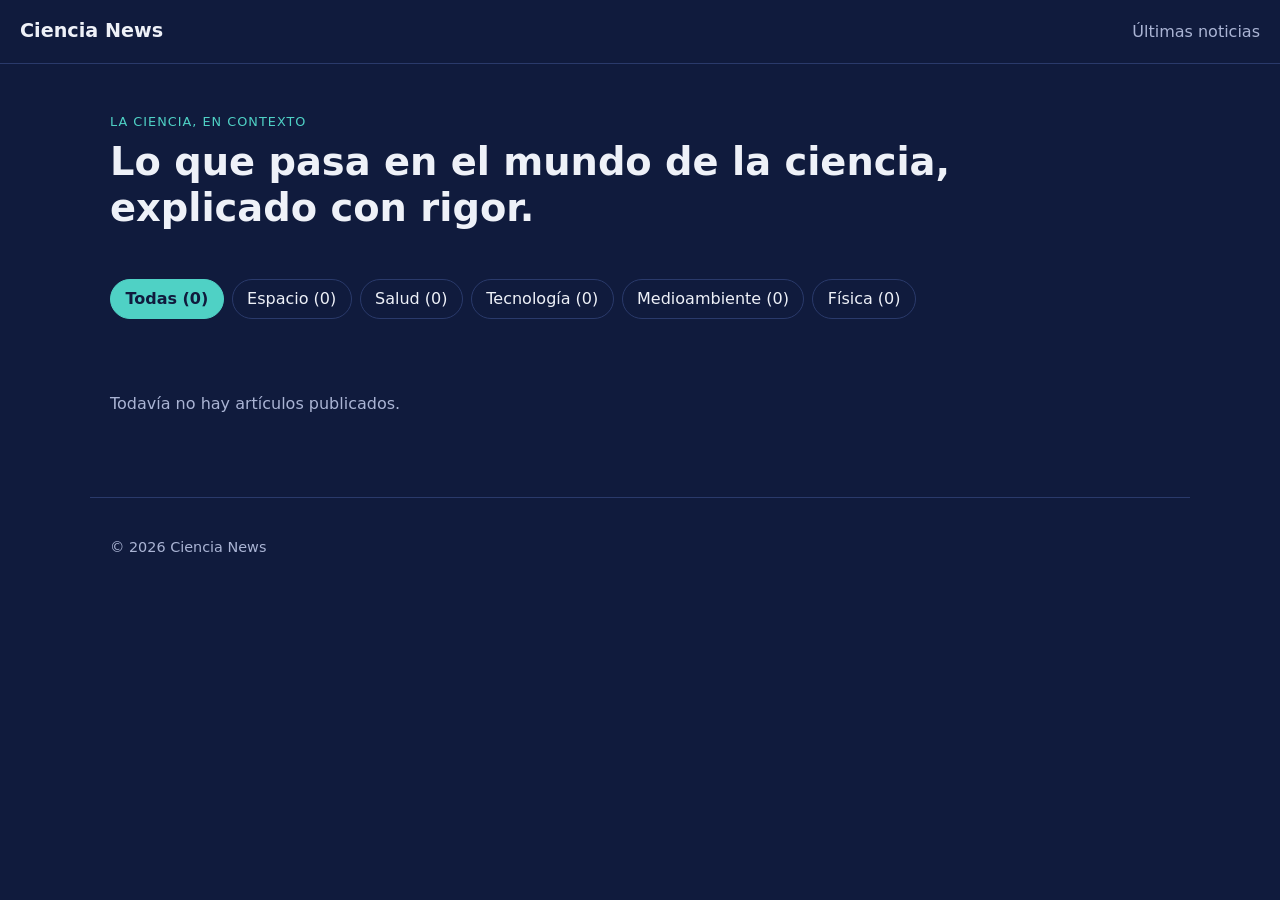
==== index.html @ b2f6a588 "Sitio inicial de Ciencia News: portada, artículo, datos y README Co-Authored-By: Claude Haiku 5.5 <n" ====
<!DOCTYPE html>
<html lang="es">
<head>
  <meta charset="UTF-8">
  <meta name="viewport" content="width=device-width, initial-scale=1">
  <title>Ciencia News — La ciencia, en contexto</title>
  <meta name="description" content="Noticias y explicaciones de ciencia en español: espacio, salud, tecnología, medioambiente y física.">
  <meta name="theme-color" content="#101b3d">
  <link rel="stylesheet" href="css/estilo.css">
</head>
<body>
  <header class="barra">
    <a class="marca" href="index.html">Ciencia News</a>
    <nav aria-label="Principal">
      <a href="index.html#ultimas">Últimas noticias</a>
    </nav>
  </header>

  <main>
    <section class="portada">
      <p class="kicker">La ciencia, en contexto</p>
      <h1>Lo que pasa en el mundo de la ciencia, explicado con rigor.</h1>
    </section>

    <nav class="filtros" id="filtros" aria-label="Categorías"></nav>

    <section id="ultimas" class="rejilla" aria-live="polite"></section>
    <p id="vacio" class="vacio" hidden>Todavía no hay artículos publicados.</p>
  </main>

  <footer>
    <p>&copy; <span id="anio"></span> Ciencia News</p>
  </footer>

  <script src="js/listado.js"></script>
</body>
</html>
---- css/estilo.css ----
:root {
  --azul: #101b3d;
  --azul-2: #1a2856;
  --borde: #2a3a6b;
  --texto: #eef1f8;
  --suave: #aab4d4;
  --acento: #4fd1c5;
}

* { box-sizing: border-box; }
html { scroll-behavior: smooth; }

body {
  margin: 0;
  font-family: system-ui, -apple-system, "Segoe UI", Roboto, sans-serif;
  background: var(--azul);
  color: var(--texto);
  line-height: 1.6;
}

a { color: var(--acento); }

:focus-visible { outline: 3px solid var(--acento); outline-offset: 2px; }

.barra {
  display: flex;
  justify-content: space-between;
  align-items: center;
  padding: 1rem 1.25rem;
  border-bottom: 1px solid var(--borde);
  position: sticky;
  top: 0;
  background: var(--azul);
  z-index: 10;
}
.marca { font-weight: 800; font-size: 1.2rem; color: var(--texto); text-decoration: none; }
.barra nav a { color: var(--suave); margin-left: 1rem; text-decoration: none; }

main, footer { max-width: 1100px; margin: 0 auto; padding: 0 1.25rem; }

.portada { padding: 3rem 0 1.5rem; }
.kicker { color: var(--acento); text-transform: uppercase; letter-spacing: .08em; font-size: .8rem; margin: 0; }
h1 { font-size: clamp(1.6rem, 4vw, 2.4rem); line-height: 1.2; margin: .4rem 0 0; }

.filtros { display: flex; flex-wrap: wrap; gap: .5rem; margin: 1.5rem 0; }
.filtros button {
  background: transparent;
  color: var(--texto);
  border: 1px solid var(--borde);
  border-radius: 999px;
  padding: .4rem .9rem;
  cursor: pointer;
  font: inherit;
}
.filtros button[aria-pressed="true"] {
  background: var(--acento);
  color: var(--azul);
  border-color: var(--acento);
  font-weight: 700;
}

.rejilla { display: grid; grid-template-columns: repeat(auto-fill, minmax(280px, 1fr)); gap: 1.25rem; }

.tarjeta {
  background: var(--azul-2);
  border: 1px solid var(--borde);
  border-radius: 12px;
  overflow: hidden;
  display: flex;
  flex-direction: column;
  text-decoration: none;
  color: inherit;
}
.tarjeta img { width: 100%; aspect-ratio: 16 / 9; object-fit: cover; display: block; background: var(--borde); }
.tarjeta .cuerpo { padding: 1rem 1.1rem 1.2rem; }
.tarjeta h2 { font-size: 1.15rem; margin: .35rem 0 .5rem; line-height: 1.3; }
.tarjeta p { margin: 0; color: var(--suave); font-size: .95rem; }

.etiqueta { color: var(--acento); font-size: .75rem; text-transform: uppercase; letter-spacing: .06em; font-weight: 700; }
.meta { color: var(--suave); font-size: .85rem; margin-top: .75rem; }
.vacio { color: var(--suave); padding: 2rem 0; }

.articulo { max-width: 760px; margin: 0 auto; padding: 2rem 0 3rem; }
.articulo h1 { font-size: clamp(1.8rem, 4.5vw, 2.6rem); }
.volver { display: inline-block; margin-bottom: 1rem; }
.bajada { font-size: 1.15rem; color: var(--suave); }
.articulo figure { margin: 1.5rem 0; }
.articulo figure img { width: 100%; border-radius: 12px; display: block; }
.parrafo { font-size: 1.05rem; margin: 0 0 1.1rem; }
.articulo h2 { font-size: 1.2rem; margin-top: 2rem; border-top: 1px solid var(--borde); padding-top: 1rem; }
.articulo ol li { margin-bottom: .4rem; }

.etiquetas { display: flex; flex-wrap: wrap; gap: .4rem; margin-top: 2rem; }
.etiquetas span {
  background: var(--azul-2);
  border: 1px solid var(--borde);
  border-radius: 999px;
  padding: .2rem .7rem;
  font-size: .85rem;
  color: var(--suave);
}

footer {
  border-top: 1px solid var(--borde);
  padding-top: 1.5rem;
  padding-bottom: 2rem;
  color: var(--suave);
  font-size: .9rem;
  margin-top: 3rem;
}
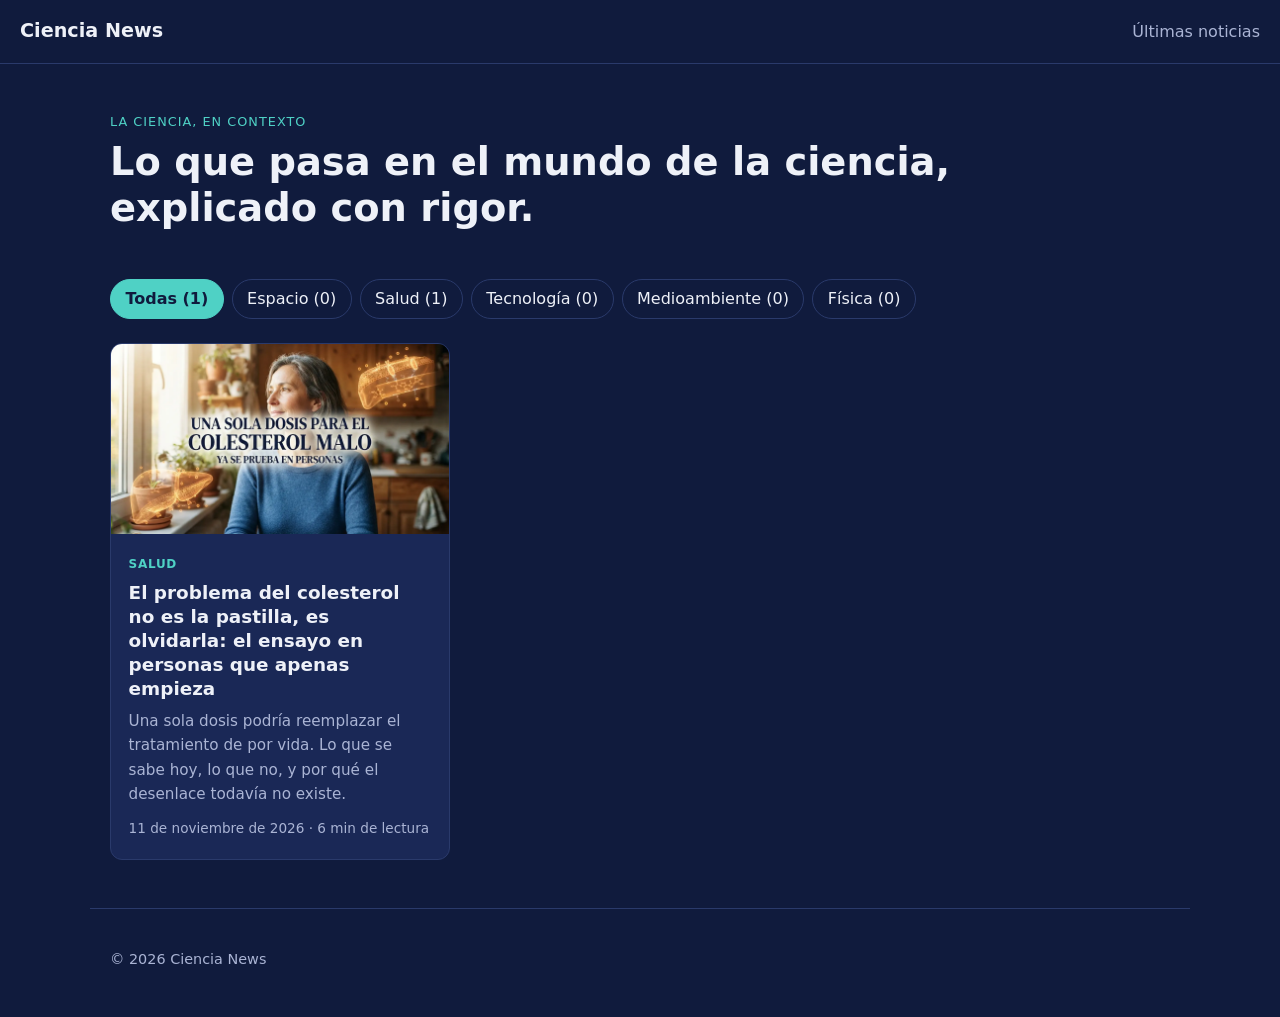
==== commit a0a93d5a: "Añade sitemap, robots.txt y metaetiquetas para compartir y buscar Co-Authored-By: Claude Haiku 5.5 <" ====
--- a/index.html
+++ b/index.html
@@ -6,6 +6,14 @@
   <title>Ciencia News — La ciencia, en contexto</title>
   <meta name="description" content="Noticias y explicaciones de ciencia en español: espacio, salud, tecnología, medioambiente y física.">
   <meta name="theme-color" content="#101b3d">
+  <link rel="canonical" href="https://enigmaglobal2030-source.github.io/ciencia-news/">
+  <meta property="og:type" content="website">
+  <meta property="og:site_name" content="Ciencia News">
+  <meta property="og:title" content="Ciencia News — La ciencia, en contexto">
+  <meta property="og:description" content="Noticias y explicaciones de ciencia en español: espacio, salud, tecnología, medioambiente y física.">
+  <meta property="og:url" content="https://enigmaglobal2030-source.github.io/ciencia-news/">
+  <meta property="og:locale" content="es_ES">
+  <meta name="twitter:card" content="summary">
   <link rel="stylesheet" href="css/estilo.css">
 </head>
 <body>
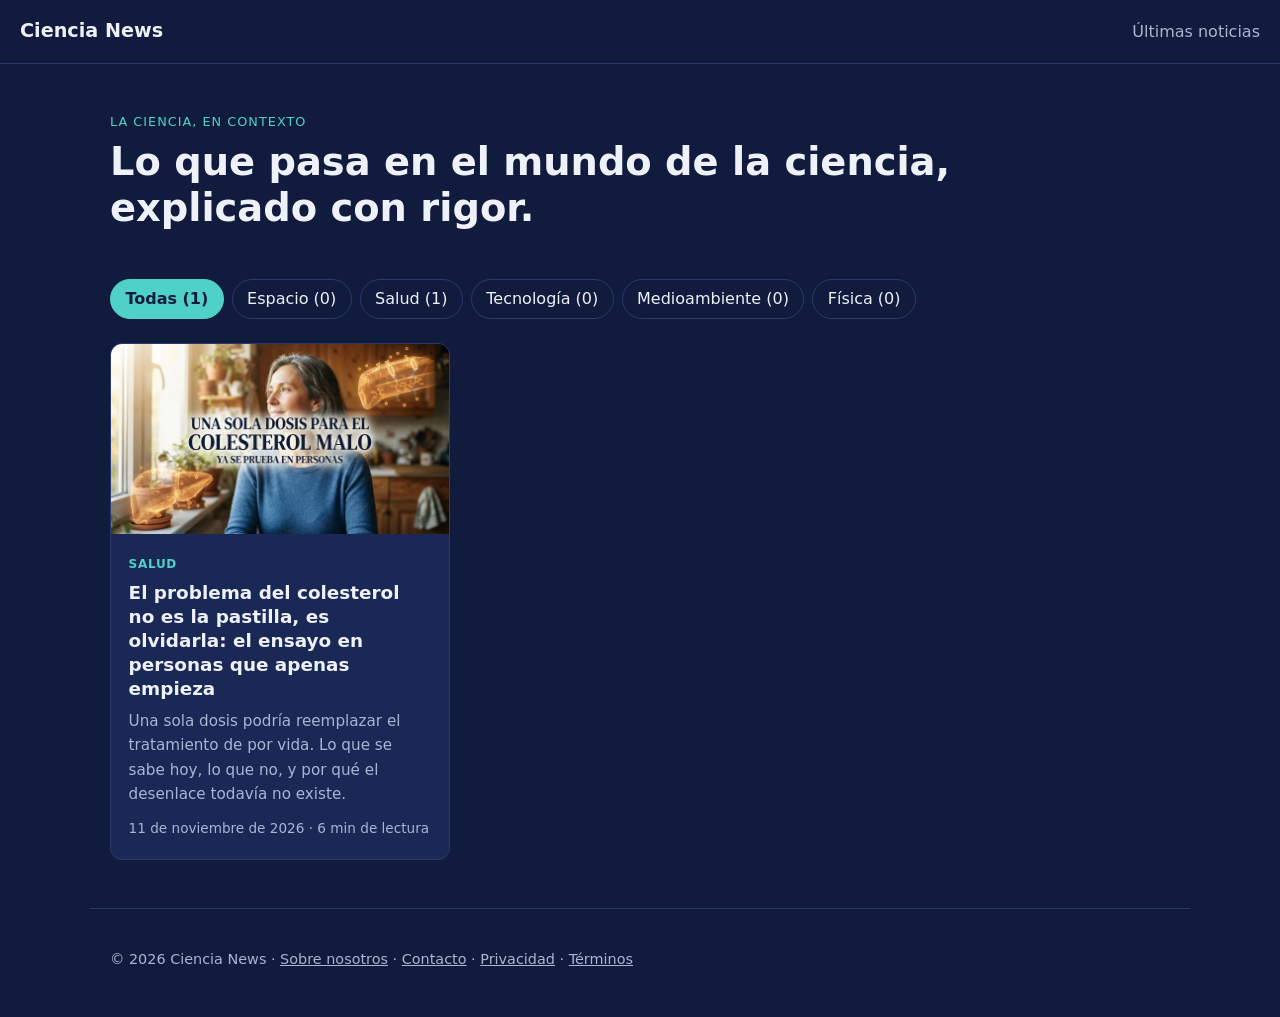
==== commit 7562f872: "Páginas legales (sobre nosotros, contacto, privacidad, términos) y pie de página Pendiente antes de " ====
--- a/index.html
+++ b/index.html
@@ -14,7 +14,7 @@
   <meta property="og:url" content="https://enigmaglobal2030-source.github.io/ciencia-news/">
   <meta property="og:locale" content="es_ES">
   <meta name="twitter:card" content="summary">
-  <link rel="stylesheet" href="css/estilo.css">
+  <link rel="stylesheet" href="css/estilo.css?v=2">
 </head>
 <body>
   <header class="barra">
@@ -37,7 +37,11 @@
   </main>
 
   <footer>
-    <p>&copy; <span id="anio"></span> Ciencia News</p>
+    <p>&copy; <span id="anio"></span> Ciencia News ·
+      <a href="sobre-nosotros.html">Sobre nosotros</a> ·
+      <a href="contacto.html">Contacto</a> ·
+      <a href="privacidad.html">Privacidad</a> ·
+      <a href="terminos.html">Términos</a></p>
   </footer>
 
   <script src="js/listado.js"></script>
--- a/css/estilo.css
+++ b/css/estilo.css
@@ -80,9 +80,11 @@
 .meta { color: var(--suave); font-size: .85rem; margin-top: .75rem; }
 .vacio { color: var(--suave); padding: 2rem 0; }
 
-.articulo { max-width: 760px; margin: 0 auto; padding: 2rem 0 3rem; }
-.articulo h1 { font-size: clamp(1.8rem, 4.5vw, 2.6rem); }
-.volver { display: inline-block; margin-bottom: 1rem; }
+.articulo { max-width: 760px; margin: 0 auto; padding: 2rem 0 3rem; overflow-wrap: break-word; }
+.articulo h1 { font-size: clamp(1.5rem, 4vw, 2.2rem); line-height: 1.25; margin: .5rem 0 .75rem; }
+.volver { display: block; margin-bottom: 1.25rem; }
+.articulo .etiqueta { display: block; margin-bottom: .25rem; }
+img { max-width: 100%; height: auto; }
 .bajada { font-size: 1.15rem; color: var(--suave); }
 .articulo figure { margin: 1.5rem 0; }
 .articulo figure img { width: 100%; border-radius: 12px; display: block; }
@@ -108,3 +110,10 @@
   font-size: .9rem;
   margin-top: 3rem;
 }
+
+/* Páginas legales y pie de página */
+.pagina-legal { max-width: 760px; margin: 0 auto; padding: 2rem 1rem 3rem; line-height: 1.7; }
+.pagina-legal h1 { font-size: clamp(1.5rem, 4vw, 2.1rem); }
+.pagina-legal h2 { font-size: 1.15rem; margin-top: 1.8rem; }
+.pagina-legal p { font-size: 1.02rem; }
+footer a { color: var(--suave); }
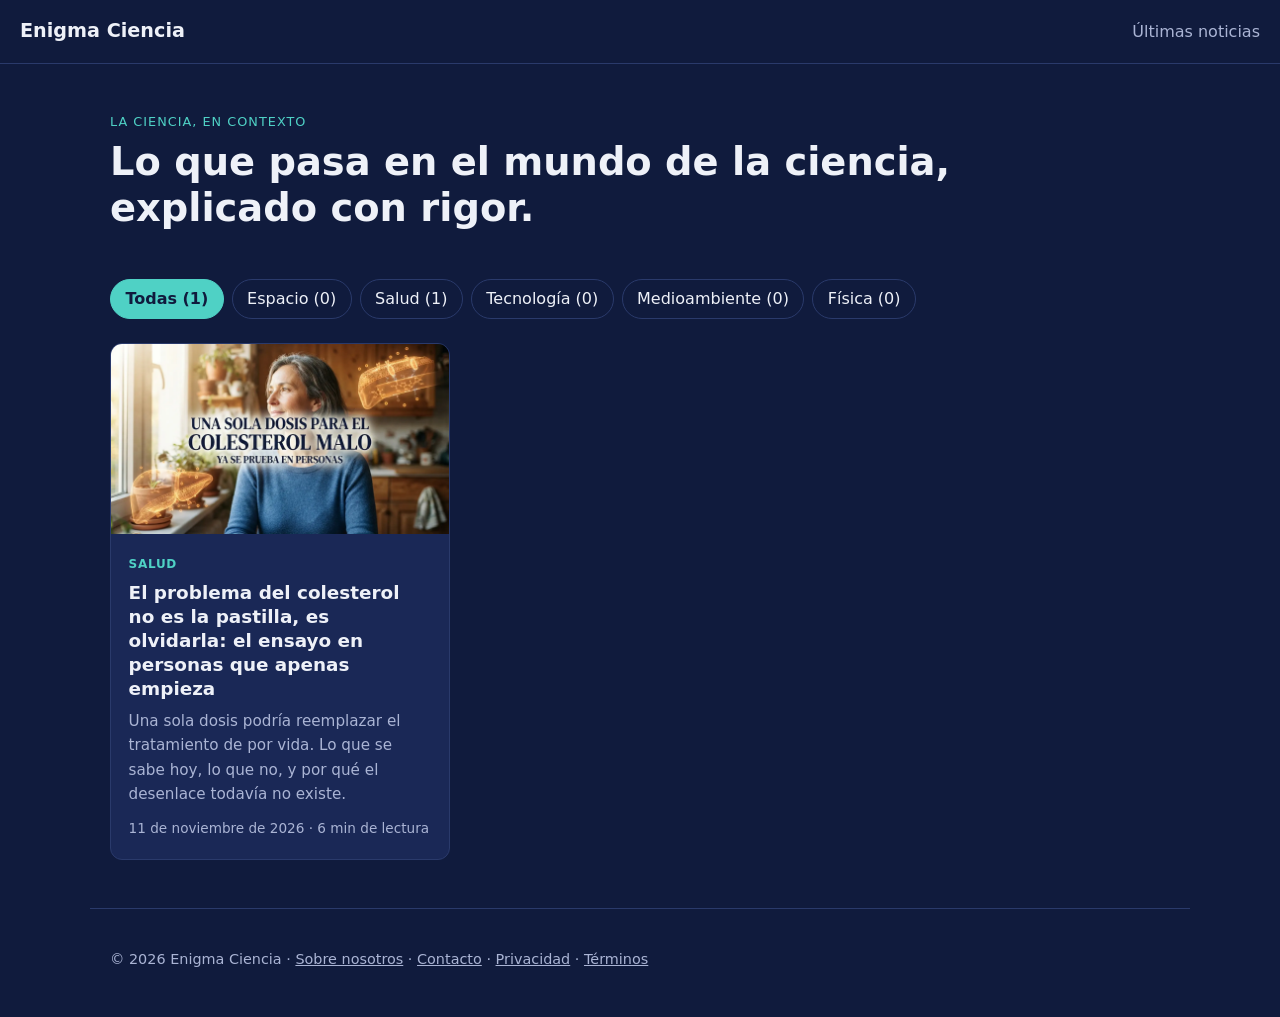
==== commit 8a4d60a0: "Renombra el sitio a Enigma Ciencia y completa las páginas legales Co-Authored-By: Claude Opus 5.5 <n" ====
--- a/index.html
+++ b/index.html
@@ -3,13 +3,13 @@
 <head>
   <meta charset="UTF-8">
   <meta name="viewport" content="width=device-width, initial-scale=1">
-  <title>Ciencia News — La ciencia, en contexto</title>
+  <title>Enigma Ciencia — La ciencia, en contexto</title>
   <meta name="description" content="Noticias y explicaciones de ciencia en español: espacio, salud, tecnología, medioambiente y física.">
   <meta name="theme-color" content="#101b3d">
   <link rel="canonical" href="https://enigmaglobal2030-source.github.io/ciencia-news/">
   <meta property="og:type" content="website">
-  <meta property="og:site_name" content="Ciencia News">
-  <meta property="og:title" content="Ciencia News — La ciencia, en contexto">
+  <meta property="og:site_name" content="Enigma Ciencia">
+  <meta property="og:title" content="Enigma Ciencia — La ciencia, en contexto">
   <meta property="og:description" content="Noticias y explicaciones de ciencia en español: espacio, salud, tecnología, medioambiente y física.">
   <meta property="og:url" content="https://enigmaglobal2030-source.github.io/ciencia-news/">
   <meta property="og:locale" content="es_ES">
@@ -18,7 +18,7 @@
 </head>
 <body>
   <header class="barra">
-    <a class="marca" href="index.html">Ciencia News</a>
+    <a class="marca" href="index.html">Enigma Ciencia</a>
     <nav aria-label="Principal">
       <a href="index.html#ultimas">Últimas noticias</a>
     </nav>
@@ -37,7 +37,7 @@
   </main>
 
   <footer>
-    <p>&copy; <span id="anio"></span> Ciencia News ·
+    <p>&copy; <span id="anio"></span> Enigma Ciencia ·
       <a href="sobre-nosotros.html">Sobre nosotros</a> ·
       <a href="contacto.html">Contacto</a> ·
       <a href="privacidad.html">Privacidad</a> ·
